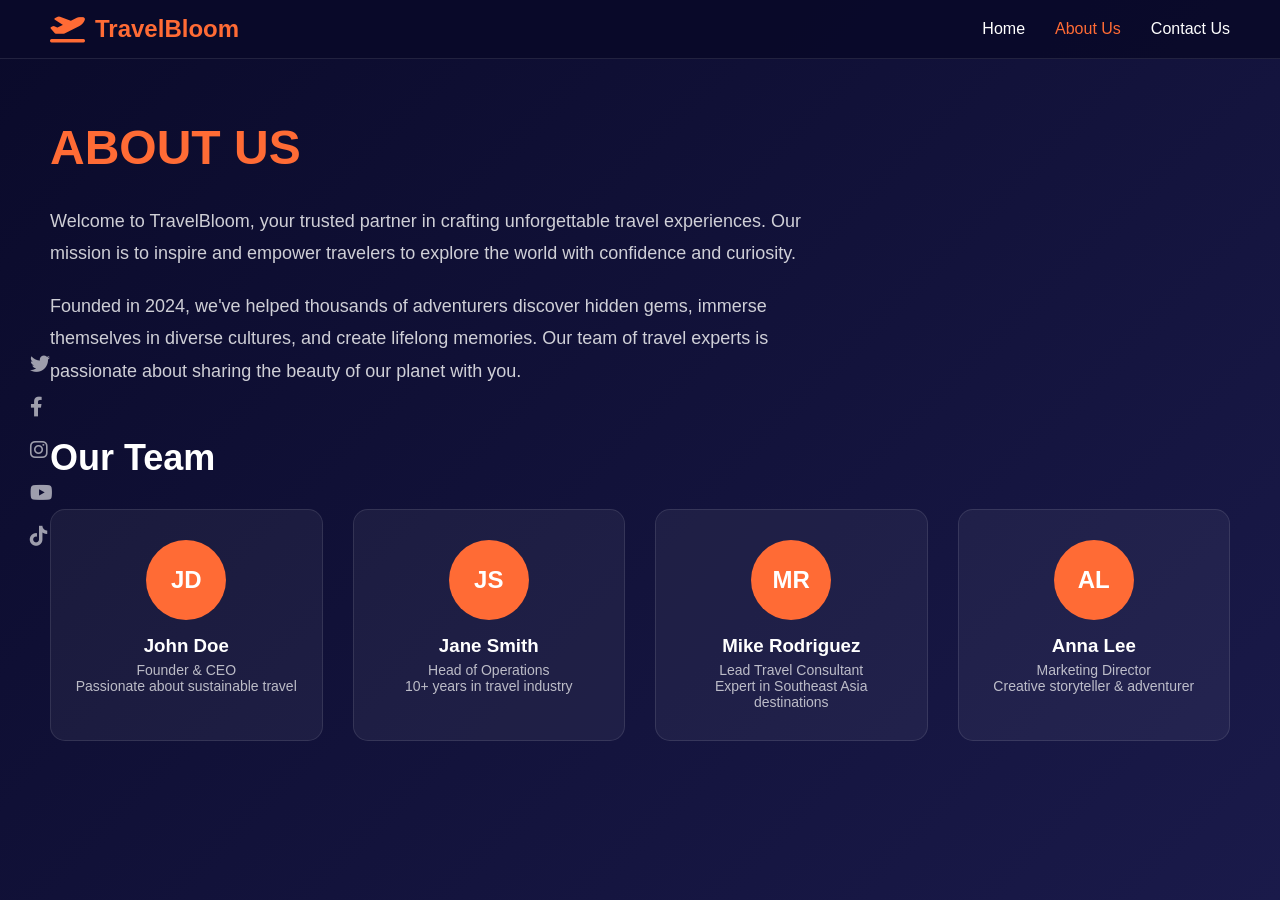
==== about.html @ 0c373ead "first commit" ====
<!DOCTYPE html>
<html lang="en">
<head>
    <meta charset="UTF-8" />
    <meta name="viewport" content="width=device-width, initial-scale=1.0" />
    <title>About Us - TravelBloom</title>
    <link rel="stylesheet" href="style.css" />
    <link
        rel="stylesheet"
        href="https://cdnjs.cloudflare.com/ajax/libs/font-awesome/6.0.0-beta3/css/all.min.css"
    />
</head>
<body>
    <nav class="navbar">
        <div class="nav-container">
            <div class="logo">
                <i class="fas fa-plane-departure"></i>
                <span>TravelBloom</span>
            </div>
            <ul class="nav-links">
                <li><a href="index.html">Home</a></li>
                <li><a href="about.html" class="active">About Us</a></li>
                <li><a href="contact.html">Contact Us</a></li>
            </ul>
        </div>
    </nav>

    <section class="about-section">
        <div class="about-container">
            <div class="about-content">
                <h1>ABOUT US</h1>
                <p>
                    Welcome to TravelBloom, your trusted partner in crafting
                    unforgettable travel experiences. Our mission is to inspire
                    and empower travelers to explore the world with confidence
                    and curiosity.
                </p>
                <p>
                    Founded in 2024, we've helped thousands of adventurers
                    discover hidden gems, immerse themselves in diverse
                    cultures, and create lifelong memories. Our team of travel
                    experts is passionate about sharing the beauty of our planet
                    with you.
                </p>
            </div>
            <div class="team-section">
                <h2>Our Team</h2>
                <div class="team-grid">
                    <div class="team-card">
                        <div class="avatar">JD</div>
                        <h3>John Doe</h3>
                        <p>Founder & CEO</p>
                        <p>Passionate about sustainable travel</p>
                    </div>
                    <div class="team-card">
                        <div class="avatar">JS</div>
                        <h3>Jane Smith</h3>
                        <p>Head of Operations</p>
                        <p>10+ years in travel industry</p>
                    </div>
                    <div class="team-card">
                        <div class="avatar">MR</div>
                        <h3>Mike Rodriguez</h3>
                        <p>Lead Travel Consultant</p>
                        <p>Expert in Southeast Asia destinations</p>
                    </div>
                    <div class="team-card">
                        <div class="avatar">AL</div>
                        <h3>Anna Lee</h3>
                        <p>Marketing Director</p>
                        <p>Creative storyteller & adventurer</p>
                    </div>
                </div>
            </div>
        </div>
    </section>

    <div class="social-icons">
        <a href="#"><i class="fab fa-twitter"></i></a>
        <a href="#"><i class="fab fa-facebook-f"></i></a>
        <a href="#"><i class="fab fa-instagram"></i></a>
        <a href="#"><i class="fab fa-youtube"></i></a>
        <a href="#"><i class="fab fa-tiktok"></i></a>
    </div>

    <script src="script.js"></script>
</body>
</html>
---- style.css ----
/* Reset and base styles */
* {
    margin: 0;
    padding: 0;
    box-sizing: border-box;
}

body {
    font-family: 'Segoe UI', Tahoma, Geneva, Verdana, sans-serif;
    background: #0a0a2a;
    color: #fff;
    min-height: 100vh;
    position: relative;
}

/* Navigation */
.navbar {
    background: rgba(10, 10, 42, 0.95);
    padding: 15px 50px;
    position: fixed;
    width: 100%;
    top: 0;
    z-index: 1000;
    border-bottom: 1px solid rgba(255, 255, 255, 0.1);
}

.nav-container {
    display: flex;
    justify-content: space-between;
    align-items: center;
    max-width: 1400px;
    margin: 0 auto;
}

.logo {
    display: flex;
    align-items: center;
    gap: 10px;
    font-size: 24px;
    font-weight: bold;
    color: #ff6b35;
}

.logo i {
    font-size: 28px;
}

.nav-links {
    display: flex;
    list-style: none;
    gap: 30px;
}

.nav-links a {
    color: #fff;
    text-decoration: none;
    font-size: 16px;
    transition: color 0.3s;
}

.nav-links a:hover,
.nav-links a.active {
    color: #ff6b35;
}

/* Search Bar */
.search-container {
    display: flex;
    gap: 10px;
    align-items: center;
}

.search-container input {
    padding: 8px 15px;
    border-radius: 25px;
    border: 1px solid rgba(255, 255, 255, 0.2);
    background: rgba(255, 255, 255, 0.1);
    color: #fff;
    width: 250px;
    outline: none;
}

.search-container input::placeholder {
    color: rgba(255, 255, 255, 0.6);
}

.search-container button {
    padding: 8px 20px;
    border-radius: 25px;
    border: none;
    background: #ff6b35;
    color: #fff;
    cursor: pointer;
    transition: background 0.3s;
}

.search-container button:hover {
    background: #e55a2b;
}

#clearBtn {
    background: rgba(255, 255, 255, 0.1);
}

#clearBtn:hover {
    background: rgba(255, 255, 255, 0.2);
}

/* Hero Section */
.hero {
    min-height: 100vh;
    display: flex;
    align-items: center;
    padding: 100px;
    background: linear-gradient(135deg, #0a0a2a 0%, #1a1a4a 100%);
    position: relative;
    overflow: hidden;
}

.hero::before {
    content: '';
    position: absolute;
    right: -200px;
    top: 50%;
    transform: translateY(-50%);
    width: 800px;
    height: 800px;
    background: radial-gradient(circle, rgba(255, 107, 53, 0.1) 0%, transparent 70%);
    border-radius: 50%;
}

.hero-content {
    max-width: 600px;
    z-index: 1;
}

.hero-content h1 {
    font-size: 72px;
    line-height: 1.1;
    margin-bottom: 20px;
    background: linear-gradient(135deg, #fff 0%, #ff6b35 100%);
    -webkit-background-clip: text;
    -webkit-text-fill-color: transparent;
}

.hero-content p {
    font-size: 18px;
    line-height: 1.8;
    color: rgba(255, 255, 255, 0.8);
    margin-bottom: 30px;
}

.btn-book {
    padding: 15px 40px;
    border-radius: 30px;
    border: none;
    background: #ff6b35;
    color: #fff;
    font-size: 18px;
    font-weight: bold;
    cursor: pointer;
    transition: transform 0.3s, box-shadow 0.3s;
}

.btn-book:hover {
    transform: translateY(-3px);
    box-shadow: 0 10px 30px rgba(255, 107, 53, 0.3);
}

/* Results Container */
.results-container {
    position: fixed;
    top: 80px;
    right: 50px;
    width: 400px;
    max-height: 70vh;
    overflow-y: auto;
    z-index: 100;
    padding: 20px;
    display: none;
}

.results-container.active {
    display: block;
}

.result-card {
    background: rgba(26, 26, 74, 0.95);
    border-radius: 15px;
    padding: 20px;
    margin-bottom: 15px;
    border: 1px solid rgba(255, 255, 255, 0.1);
    backdrop-filter: blur(10px);
}

.result-card img {
    width: 100%;
    height: 200px;
    object-fit: cover;
    border-radius: 10px;
    margin-bottom: 10px;
}

.result-card h3 {
    color: #ff6b35;
    margin-bottom: 10px;
}

.result-card p {
    color: rgba(255, 255, 255, 0.8);
    font-size: 14px;
    line-height: 1.6;
}

/* About Page */
.about-section {
    min-height: 100vh;
    padding: 120px 50px 50px;
    background: linear-gradient(135deg, #0a0a2a 0%, #1a1a4a 100%);
}

.about-container {
    max-width: 1200px;
    margin: 0 auto;
}

.about-content h1 {
    font-size: 48px;
    margin-bottom: 30px;
    color: #ff6b35;
}

.about-content p {
    font-size: 18px;
    line-height: 1.8;
    color: rgba(255, 255, 255, 0.8);
    margin-bottom: 20px;
    max-width: 800px;
}

.team-section h2 {
    font-size: 36px;
    margin: 50px 0 30px;
    color: #fff;
}

.team-grid {
    display: grid;
    grid-template-columns: repeat(auto-fit, minmax(220px, 1fr));
    gap: 30px;
}

.team-card {
    background: rgba(255, 255, 255, 0.05);
    border-radius: 15px;
    padding: 30px 20px;
    text-align: center;
    border: 1px solid rgba(255, 255, 255, 0.1);
    transition: transform 0.3s;
}

.team-card:hover {
    transform: translateY(-5px);
}

.avatar {
    width: 80px;
    height: 80px;
    border-radius: 50%;
    background: #ff6b35;
    display: flex;
    align-items: center;
    justify-content: center;
    font-size: 24px;
    font-weight: bold;
    margin: 0 auto 15px;
}

.team-card h3 {
    color: #fff;
    margin-bottom: 5px;
}

.team-card p {
    color: rgba(255, 255, 255, 0.7);
    font-size: 14px;
}

/* Contact Page */
.contact-section {
    min-height: 100vh;
    padding: 120px 50px 50px;
    background: linear-gradient(135deg, #0a0a2a 0%, #1a1a4a 100%);
}

.contact-container {
    max-width: 1200px;
    margin: 0 auto;
    display: grid;
    grid-template-columns: 1fr 1fr;
    gap: 50px;
}

.contact-info h1 {
    font-size: 48px;
    margin-bottom: 20px;
    color: #ff6b35;
}

.contact-info p {
    font-size: 18px;
    line-height: 1.8;
    color: rgba(255, 255, 255, 0.8);
    margin-bottom: 30px;
}

.contact-details p {
    font-size: 16px;
    margin-bottom: 15px;
}

.contact-details i {
    color: #ff6b35;
    width: 30px;
}

.contact-form {
    background: rgba(255, 255, 255, 0.05);
    padding: 40px;
    border-radius: 15px;
    border: 1px solid rgba(255, 255, 255, 0.1);
}

.form-group {
    margin-bottom: 20px;
}

.form-group label {
    display: block;
    margin-bottom: 5px;
    color: rgba(255, 255, 255, 0.8);
}

.form-group input,
.form-group textarea {
    width: 100%;
    padding: 12px 15px;
    border-radius: 8px;
    border: 1px solid rgba(255, 255, 255, 0.1);
    background: rgba(255, 255, 255, 0.05);
    color: #fff;
    font-size: 16px;
    outline: none;
    transition: border-color 0.3s;
}

.form-group input:focus,
.form-group textarea:focus {
    border-color: #ff6b35;
}

.btn-submit {
    width: 100%;
    padding: 15px;
    border-radius: 8px;
    border: none;
    background: #ff6b35;
    color: #fff;
    font-size: 18px;
    font-weight: bold;
    cursor: pointer;
    transition: background 0.3s;
}

.btn-submit:hover {
    background: #e55a2b;
}

.form-message {
    margin-top: 20px;
    padding: 15px;
    border-radius: 8px;
    display: none;
}

.form-message.success {
    display: block;
    background: rgba(46, 204, 113, 0.2);
    border: 1px solid #2ecc71;
    color: #2ecc71;
}

.form-message.error {
    display: block;
    background: rgba(231, 76, 60, 0.2);
    border: 1px solid #e74c3c;
    color: #e74c3c;
}

/* Social Icons */
.social-icons {
    position: fixed;
    left: 30px;
    top: 50%;
    transform: translateY(-50%);
    display: flex;
    flex-direction: column;
    gap: 20px;
    z-index: 100;
}

.social-icons a {
    color: rgba(255, 255, 255, 0.6);
    font-size: 20px;
    transition: color 0.3s, transform 0.3s;
}

.social-icons a:hover {
    color: #ff6b35;
    transform: scale(1.2);
}

/* Responsive */
@media (max-width: 768px) {
    .navbar {
        padding: 15px 20px;
    }

    .nav-container {
        flex-wrap: wrap;
        gap: 15px;
    }

    .nav-links {
        order: 3;
        width: 100%;
        justify-content: center;
        gap: 15px;
    }

    .search-container {
        order: 2;
        width: 100%;
    }

    .search-container input {
        width: 100%;
    }

    .hero-content h1 {
        font-size: 40px;
    }

    .contact-container {
        grid-template-columns: 1fr;
    }

    .results-container {
        right: 10px;
        left: 10px;
        width: auto;
    }

    .social-icons {
        left: 15px;
    }

    .about-section {
        padding: 100px 20px 30px;
    }

    .contact-section {
        padding: 100px 20px 30px;
    }
}
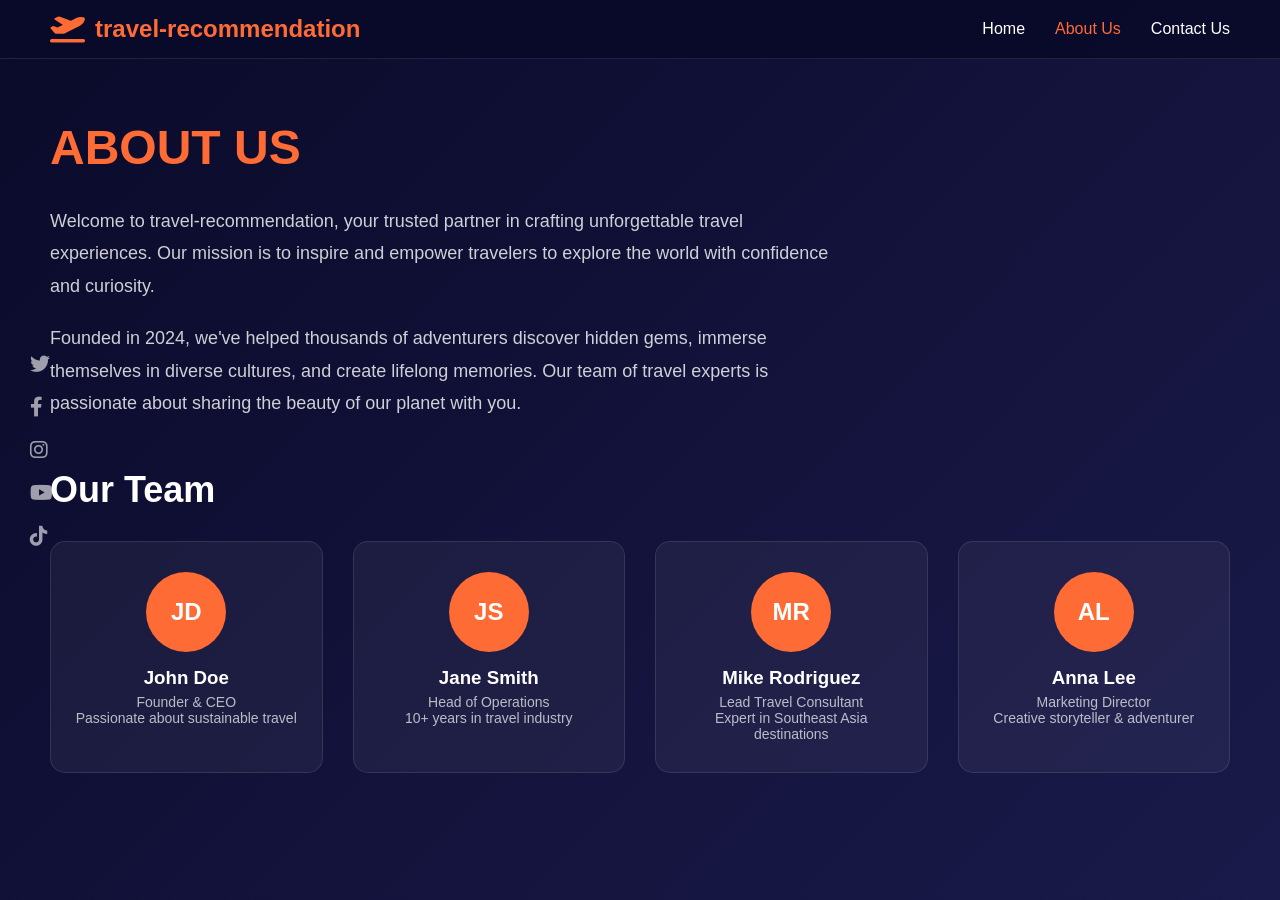
==== commit 9941dcca: "Update about.html" ====
--- a/about.html
+++ b/about.html
@@ -3,7 +3,7 @@
 <head>
     <meta charset="UTF-8" />
     <meta name="viewport" content="width=device-width, initial-scale=1.0" />
-    <title>About Us - TravelBloom</title>
+    <title>About Us - travel-recommendation</title>
     <link rel="stylesheet" href="style.css" />
     <link
         rel="stylesheet"
@@ -15,7 +15,7 @@
         <div class="nav-container">
             <div class="logo">
                 <i class="fas fa-plane-departure"></i>
-                <span>TravelBloom</span>
+                <span>travel-recommendation</span>
             </div>
             <ul class="nav-links">
                 <li><a href="index.html">Home</a></li>
@@ -30,7 +30,7 @@
             <div class="about-content">
                 <h1>ABOUT US</h1>
                 <p>
-                    Welcome to TravelBloom, your trusted partner in crafting
+                    Welcome to travel-recommendation, your trusted partner in crafting
                     unforgettable travel experiences. Our mission is to inspire
                     and empower travelers to explore the world with confidence
                     and curiosity.
@@ -85,4 +85,4 @@
 
     <script src="script.js"></script>
 </body>
-</html>+</html>
